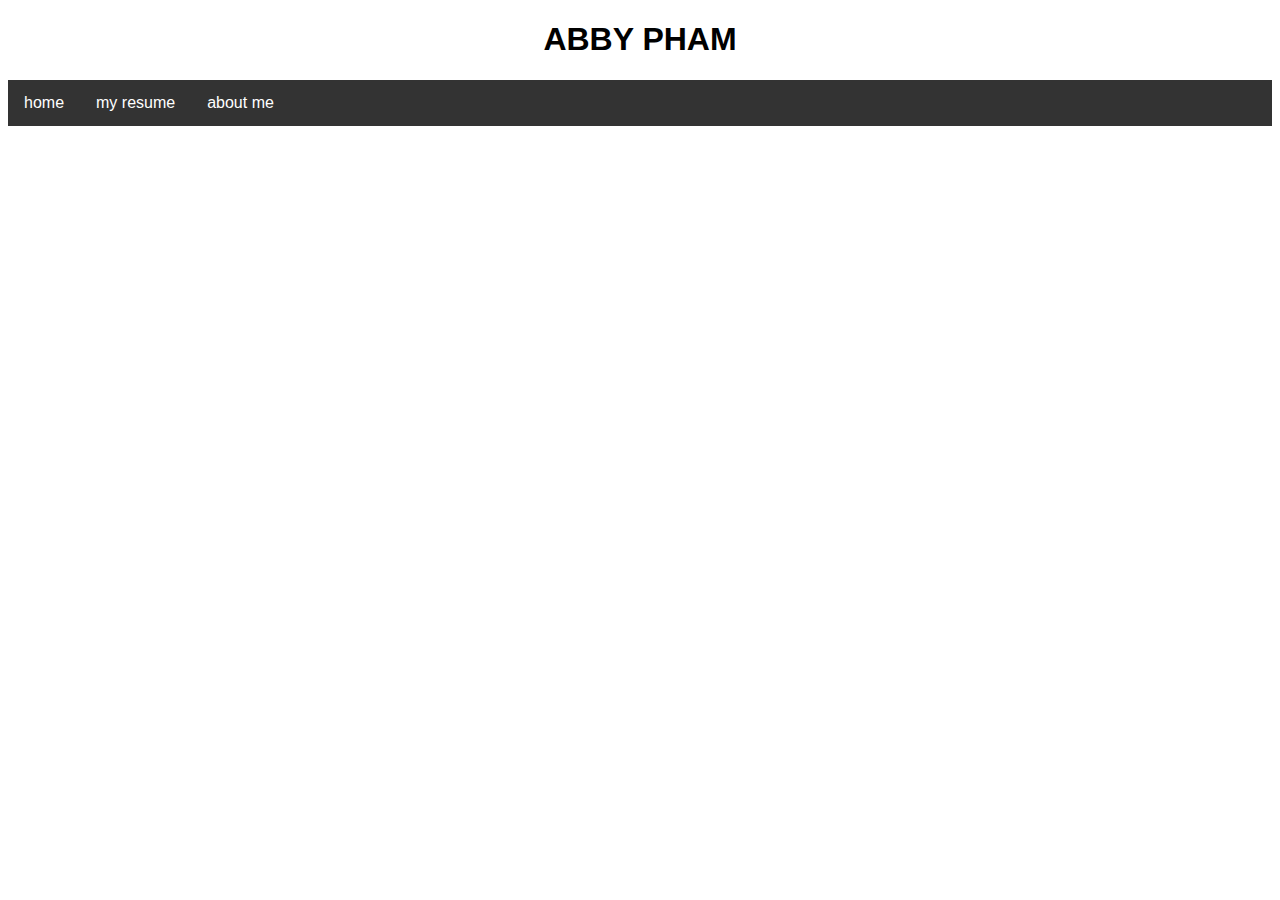
==== index.html @ 3c492178 "updated file names and fixed home" ====
<!DOCTYPE html>
<html>
<head>
	<title>Abby Pham</title>

	<link rel="stylesheet" type="text/css" href="style.css">
</head>
<body>

	<h1>ABBY PHAM</h1>

	<ul>
		<li><a href="index.html">home</a></li>
	  	<li><a href="resume.html">my resume</a></li>
	  	<li><a href="aboutme.html">about me</a></li>
	</ul>

</body>
</html>
---- style.css ----
h1 {
	text-align: center;
	text-shadow: 2px 2px #ffffff;
	font-family: Tahoma, Geneva, sans-serif;
}

ul {
    list-style-type: none;
    margin: 0;
    padding: 0;
    overflow: hidden;
    background-color: #333;
}

li {
    float: left;
}

li a {
    display: block;
    color: white;
    text-align: center;
    padding: 14px 16px;
    text-decoration: none;
    font-family: Tahoma, Geneva, sans-serif;
}

/* Change the link color to black on hover */
li a:hover {
    background-color: #111;
}

iframe {
	margin: 0 auto;
	display: block;
}
/*.active {
    background-color: #4CAF50;
}*/
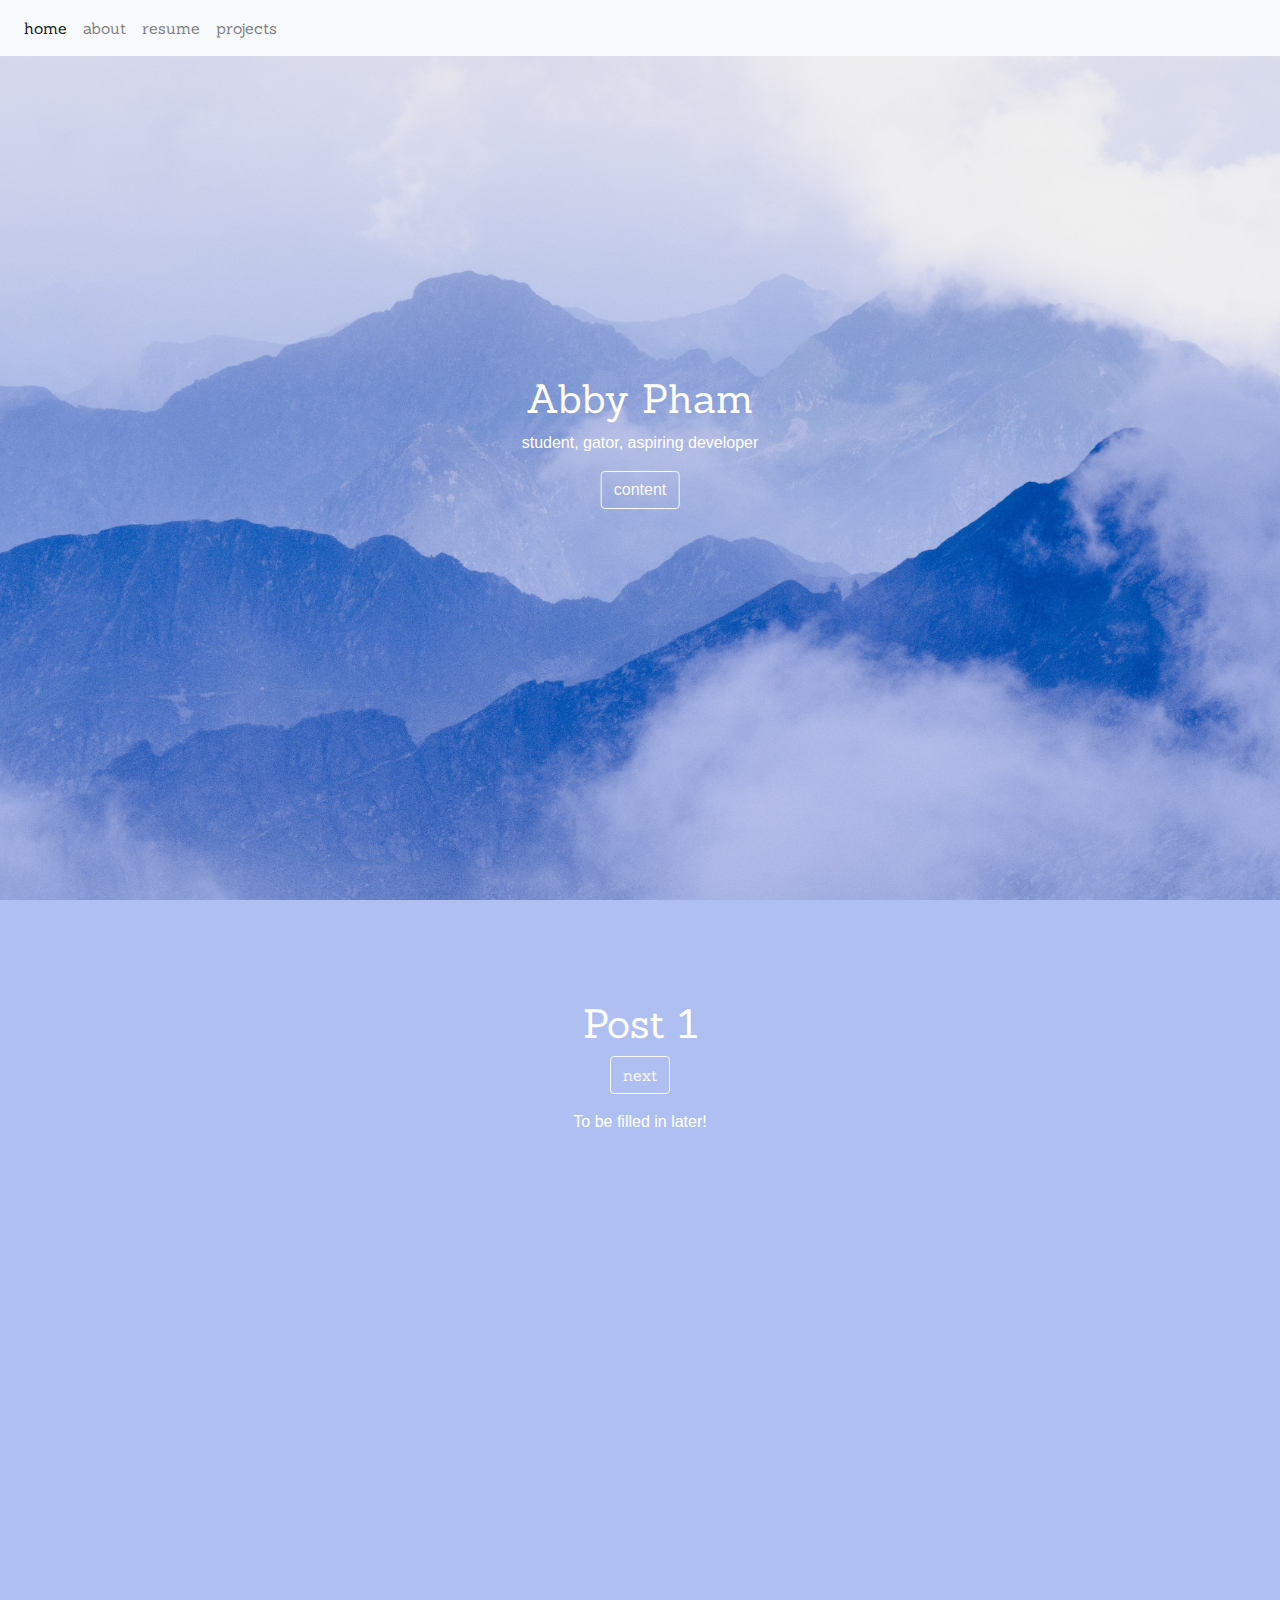
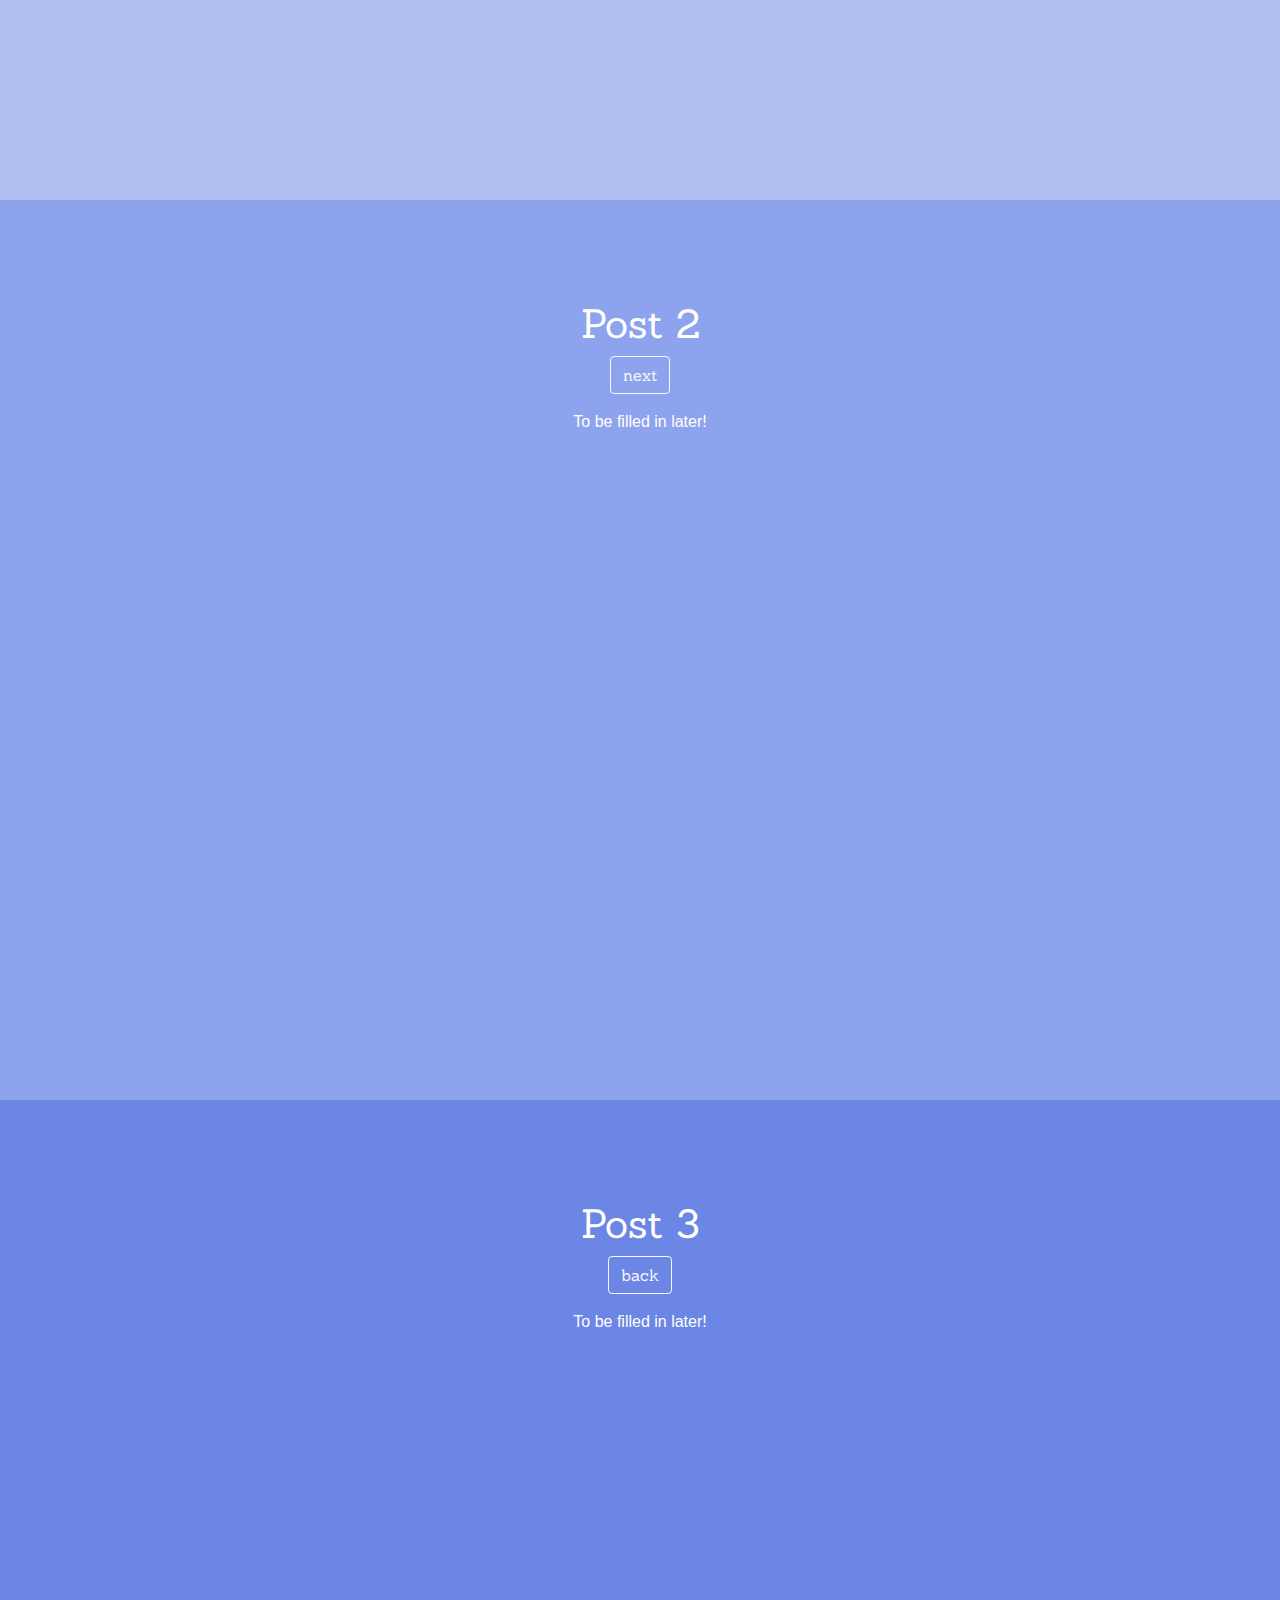
==== commit 165dea9d: "revamped website with new aesthetic" ====
--- a/index.html
+++ b/index.html
@@ -1,19 +1,98 @@
+<style>
+	.image {
+		background-image: url("img/mountains.jpg");
+	}
+	#first {
+		background-color: #b0bff2;
+	}
+	#second {
+		background-color: #8ea3ed;
+	}
+	#third {
+		background-color: #6b86e5;
+	}
+</style>
+
 <!DOCTYPE html>
-<html>
+<html lang = "en">
 <head>
+
 	<title>Abby Pham</title>
+	
+    <meta charset="UTF-8">
+    <meta http-equiv="X-UA-Compatible" content="IE=edge,chrome=1">
+    <meta name="viewport" content="width=device-width, initial-scale=1.0">
 
-	<link rel="stylesheet" type="text/css" href="style.css">
+    <link rel="stylesheet" href="https://maxcdn.bootstrapcdn.com/bootstrap/4.0.0-beta/css/bootstrap.min.css" crossorigin="anonymous">
+    <link href="https://fonts.googleapis.com/css?family=Sanchez" rel="stylesheet">
+    <link href="https://fonts.googleapis.com/css?family=Work+Sans" rel="stylesheet">
+
+    <script src="script.js" type="text/javascript"></script>
+    <link rel="stylesheet" href="style.css">
+
 </head>
 <body>
 
-	<h1>ABBY PHAM</h1>
+	<!-- nav bar code utilizing bootstrap -->
+  	<nav class="navbar fixed-top navbar-expand-lg navbar-light bg-light" id = "navbar-font">
+      	 <div class="collapse navbar-collapse" id="navbarNavDropdown">
+       	 <ul class="navbar-nav">
+         	<li class="nav-item active">
+           		 <a class="nav-link" href="./index.html">home<span class="sr-only">(current)</span></a>
+         	</li>
+         	<li class="nav-item">
+           		 <a class="nav-link" href="./about.html">about</a>
+         	</li>
+         	<li class="nav-item">
+           		 <a class="nav-link" href="./resume.html">resume</a>
+	        </li>
+	        <li class="nav-item">
+	             <a class="nav-link" href="./projects.html">projects</a>
+	        </li>
+       	 </ul>
+     	 </div>
+    </nav>
 
-	<ul>
-		<li><a href="index.html">home</a></li>
-	  	<li><a href="resume.html">my resume</a></li>
-	  	<li><a href="aboutme.html">about me</a></li>
-	</ul>
+    <!-- landing page code -->
+    <div class="image">
+       <div class="text">
+            <h1>Abby Pham</h1>
+            <p id="blurb">student, gator, aspiring developer</p>
+            <p>
+            	<button type="button" class="btn btn-outline-light" onclick="smoothScroll(document.getElementById('first'))">content</button>
+            </p>
+        </div>
+    </div>
+
+    <!-- blog style posts -->
+    <div id = "first" class = "post">
+        <h1>Post 1</h1>
+        <p>
+            	<button type="button" class="btn btn-outline-light" onclick="smoothScroll(document.getElementById('second'))">next</button>
+        </p>
+    	<p id = "paragraph-post">
+        To be filled in later!
+    	</p>
+    </div>
+
+    <div id = "second" class = "post">
+        <h1>Post 2</h1>
+        <p>
+            	<button type="button" class="btn btn-outline-light" onclick="smoothScroll(document.getElementById('third'))">next</button>
+        </p>
+    	<p id = "paragraph-post">
+        To be filled in later!
+    	</p>
+    </div>
+    
+    <div id = "third" class = "post">
+        <h1>Post 3</h1>
+        <p>
+            	<button type="button" class="btn btn-outline-light" onclick="smoothScroll(document.getElementById('navbarNavDropdown'))">back</button>
+        </p>
+    	<p id = "paragraph-post">
+        To be filled in later!
+    	</p>
+    </div>
 
 </body>
-</html>--- a/style.css
+++ b/style.css
@@ -1,39 +1,47 @@
-h1 {
-	text-align: center;
-	text-shadow: 2px 2px #ffffff;
-	font-family: Tahoma, Geneva, sans-serif;
+#navbar-font {
+	font-family: 'Sanchez', serif;
 }
 
-ul {
-    list-style-type: none;
-    margin: 0;
-    padding: 0;
-    overflow: hidden;
-    background-color: #333;
+.image {
+	height: 100%;
+	background-position: center;
+	background-repeat: no-repeat;
+	background-size: cover;
+	position: relative;
 }
 
-li {
-    float: left;
+.text {
+	text-align: center;
+	position: absolute;
+	top: 50%;
+	left: 50%;
+	transform: translate(-50%, -50%);
+	color: black;
+	font-family: 'Work-Sans', sans-serif;
 }
 
-li a {
-    display: block;
-    color: white;
-    text-align: center;
-    padding: 14px 16px;
-    text-decoration: none;
-    font-family: Tahoma, Geneva, sans-serif;
+.text h1 {
+		font-family: 'Sanchez', serif;
+		color: white;
 }
 
-/* Change the link color to black on hover */
-li a:hover {
-    background-color: #111;
+#blurb {
+	color: white;
+	font-family: 'Work-Sans', sans-serif;
 }
 
-iframe {
-	margin: 0 auto;
-	display: block;
+#paragraph-post {
+	text-align: center;
+	font-family: 'Work-Sans', sans-serif;
 }
-/*.active {
-    background-color: #4CAF50;
-}*/+
+.post {
+	width: 100%;
+	height: 100%;
+	padding-right: 100px;
+	padding-left: 100px;
+	text-align: center;
+	font-family: 'Sanchez', serif;
+	padding-top: 100px;
+	color: white;
+}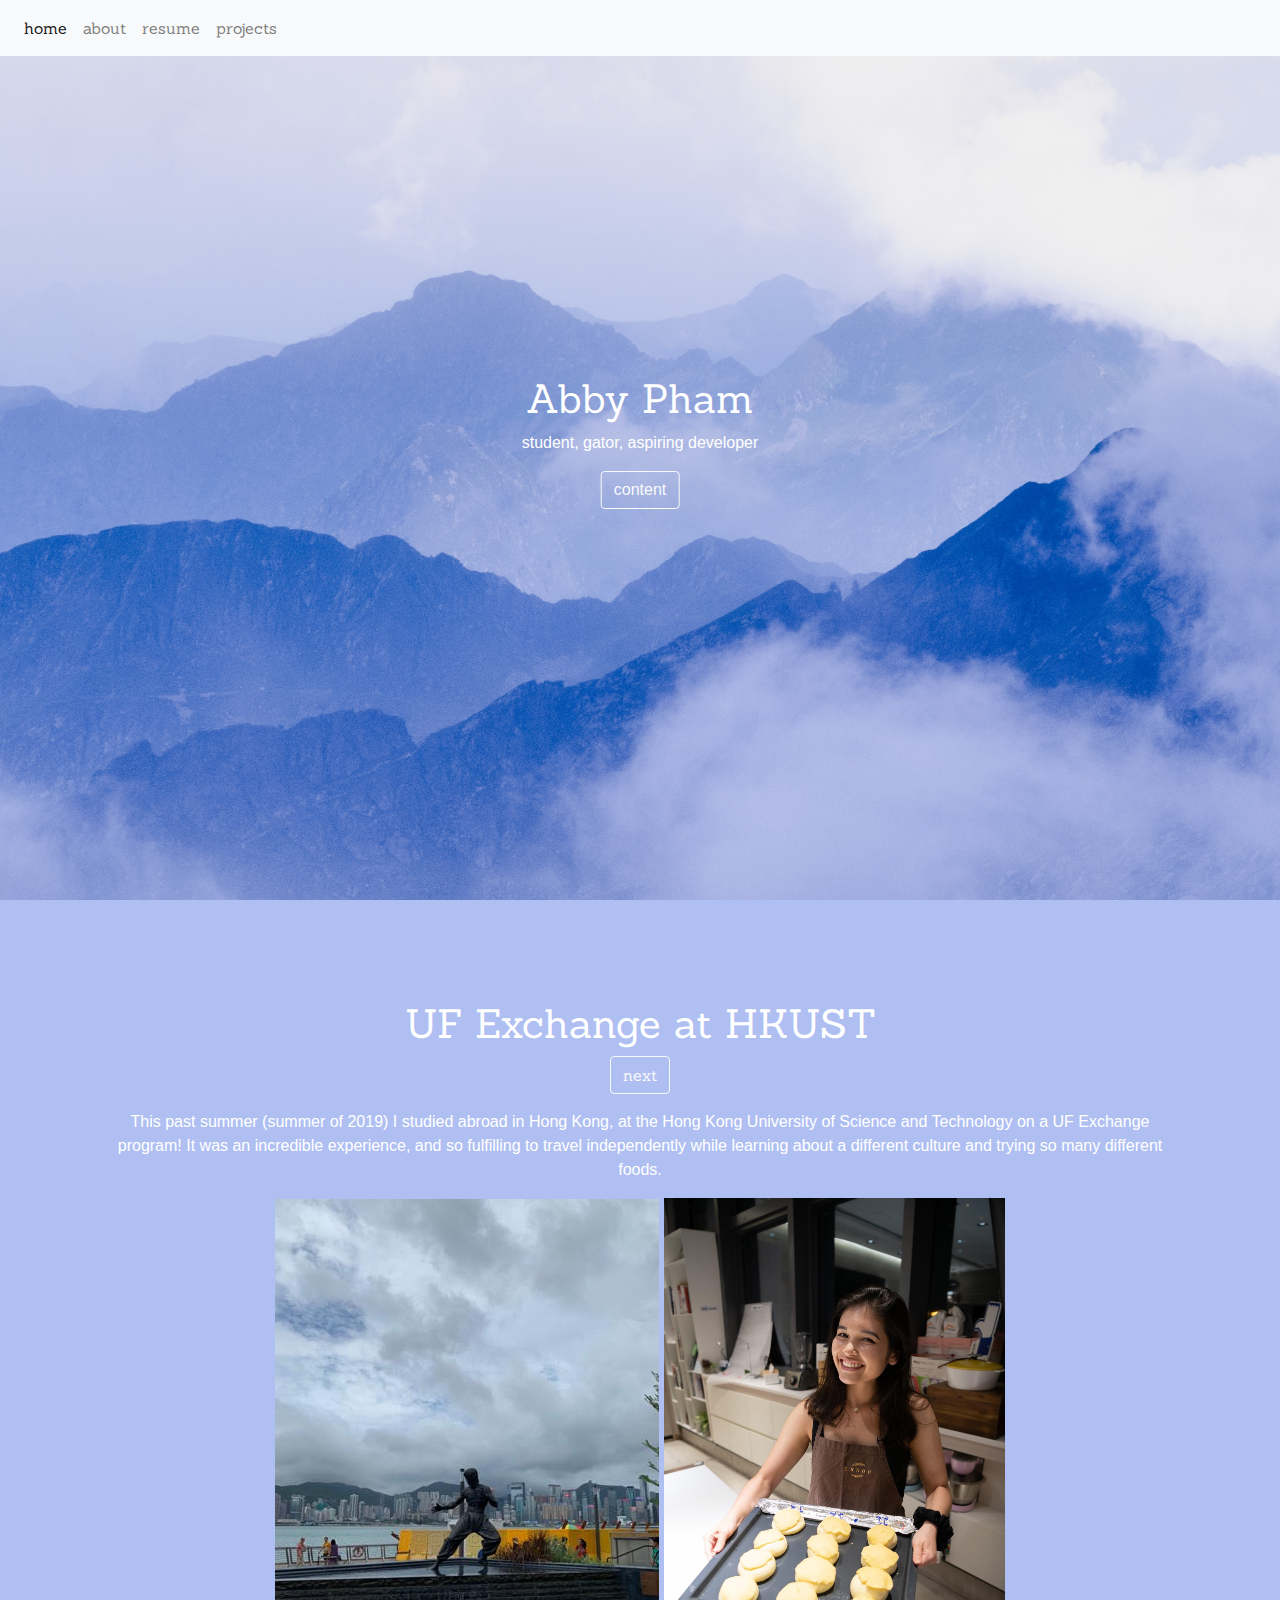
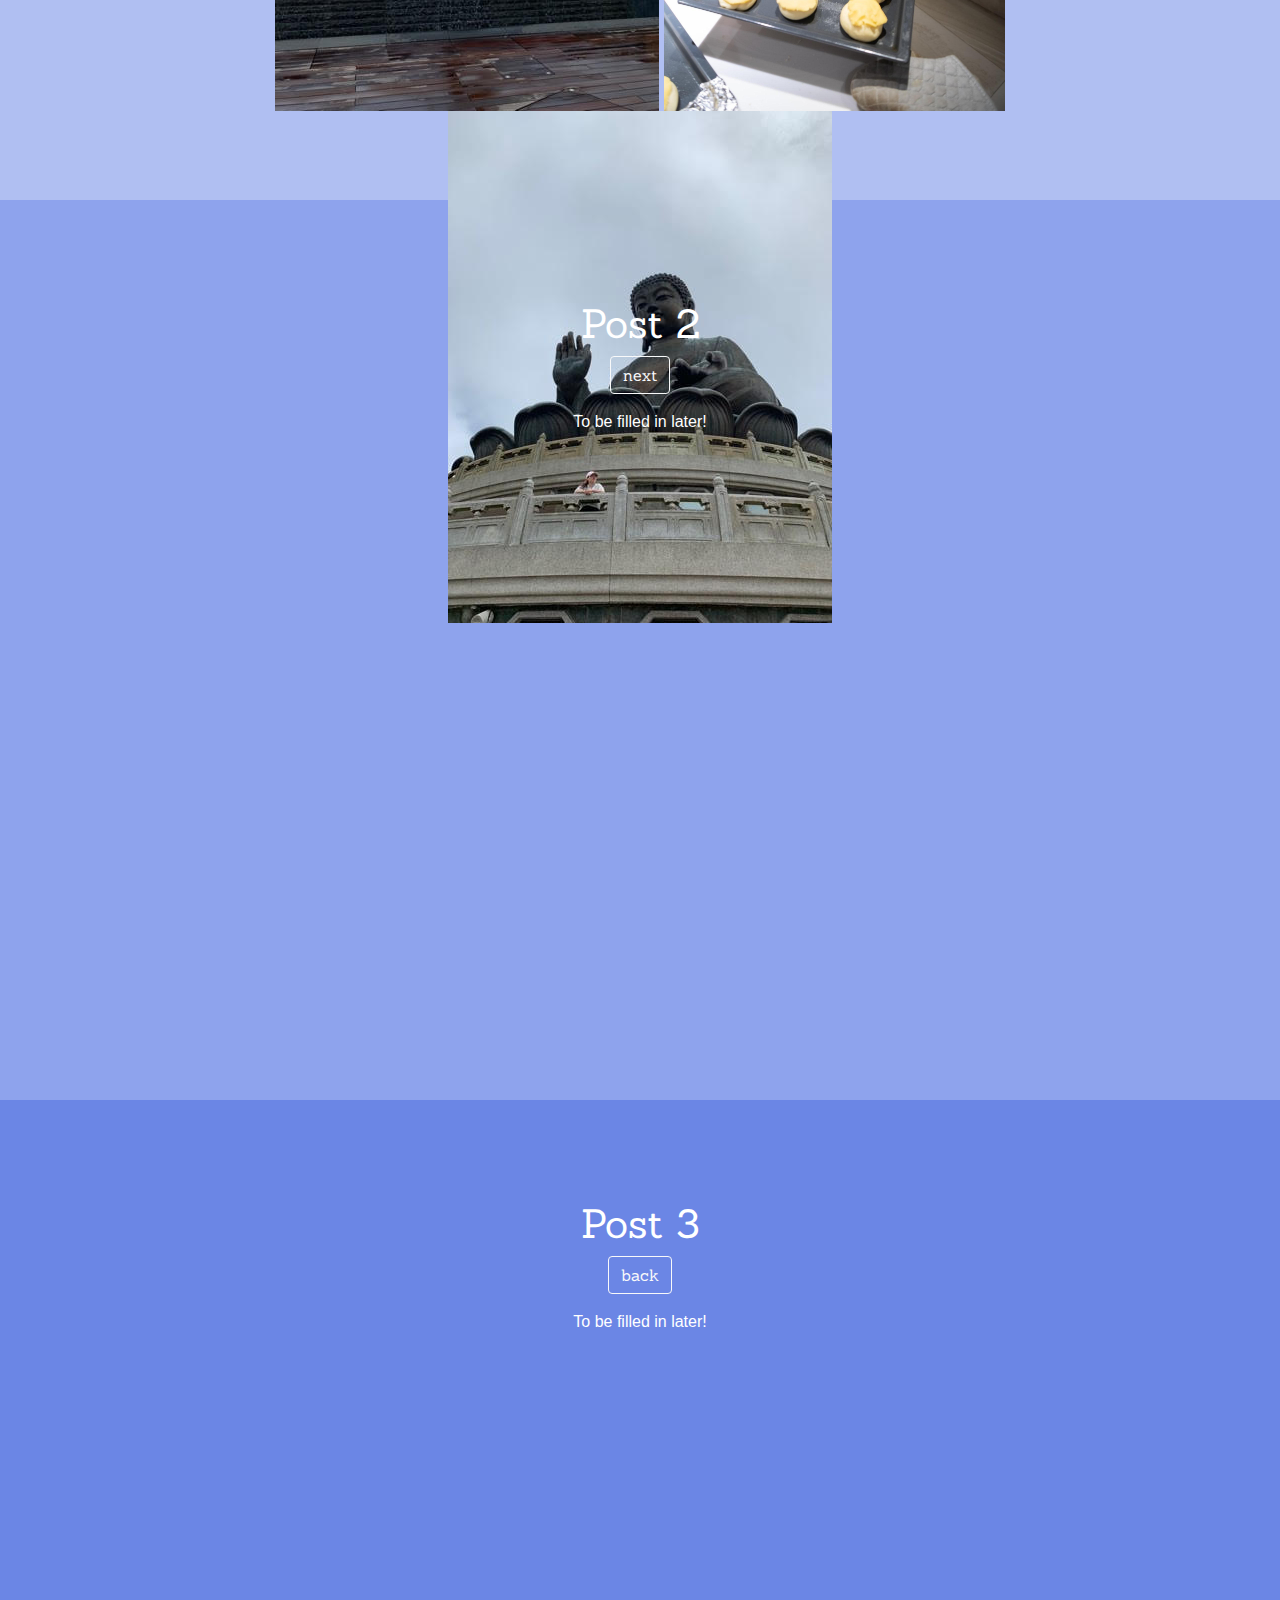
==== commit 7ed600b2: "added first post, polished about page and removed private projects" ====
--- a/index.html
+++ b/index.html
@@ -10,6 +10,10 @@
 	}
 	#third {
 		background-color: #6b86e5;
+	}
+	#middleImage {
+		height: 513px;
+		/* there was no other way to make the middle picture fit that I could find so far lol */
 	}
 </style>
 
@@ -66,19 +70,22 @@
 
     <!-- blog style posts -->
     <div id = "first" class = "post">
-        <h1>Post 1</h1>
+		<h1>UF Exchange at HKUST</h1>
         <p>
-            	<button type="button" class="btn btn-outline-light" onclick="smoothScroll(document.getElementById('second'))">next</button>
+            <button type="button" class="btn btn-outline-light" onclick="smoothScroll(document.getElementById('second'))">next</button>
         </p>
     	<p id = "paragraph-post">
-        To be filled in later!
-    	</p>
+		This past summer (summer of 2019) I studied abroad in Hong Kong, at the Hong Kong University of Science and Technology on a UF Exchange program! It was an incredible experience, and so fulfilling to travel independently while learning about a different culture and trying so many different foods.
+		</p>
+		<img src="img/brucelee.jpg" class="img-fluid" alt="brucelee">
+		<img id="middleImage" src="img/pinebuns.jpg" class="img-fluid" alt="pineapple bun making">
+		<img src="img/buddha.jpg" class="img-fluid" alt="big buddha">
     </div>
 
     <div id = "second" class = "post">
         <h1>Post 2</h1>
         <p>
-            	<button type="button" class="btn btn-outline-light" onclick="smoothScroll(document.getElementById('third'))">next</button>
+            <button type="button" class="btn btn-outline-light" onclick="smoothScroll(document.getElementById('third'))">next</button>
         </p>
     	<p id = "paragraph-post">
         To be filled in later!
--- a/style.css
+++ b/style.css
@@ -35,6 +35,12 @@
 	font-family: 'Work-Sans', sans-serif;
 }
 
+#contactInfo {
+	text-align: left;
+	font-family: 'Work-Sans', sans-serif;
+	font-weight: bold;
+}
+
 .post {
 	width: 100%;
 	height: 100%;
@@ -44,4 +50,10 @@
 	font-family: 'Sanchez', serif;
 	padding-top: 100px;
 	color: white;
+}
+
+.card {
+	margin-left: 50px;
+	margin-top: 75px;
+	padding-bottom: 15px;
 }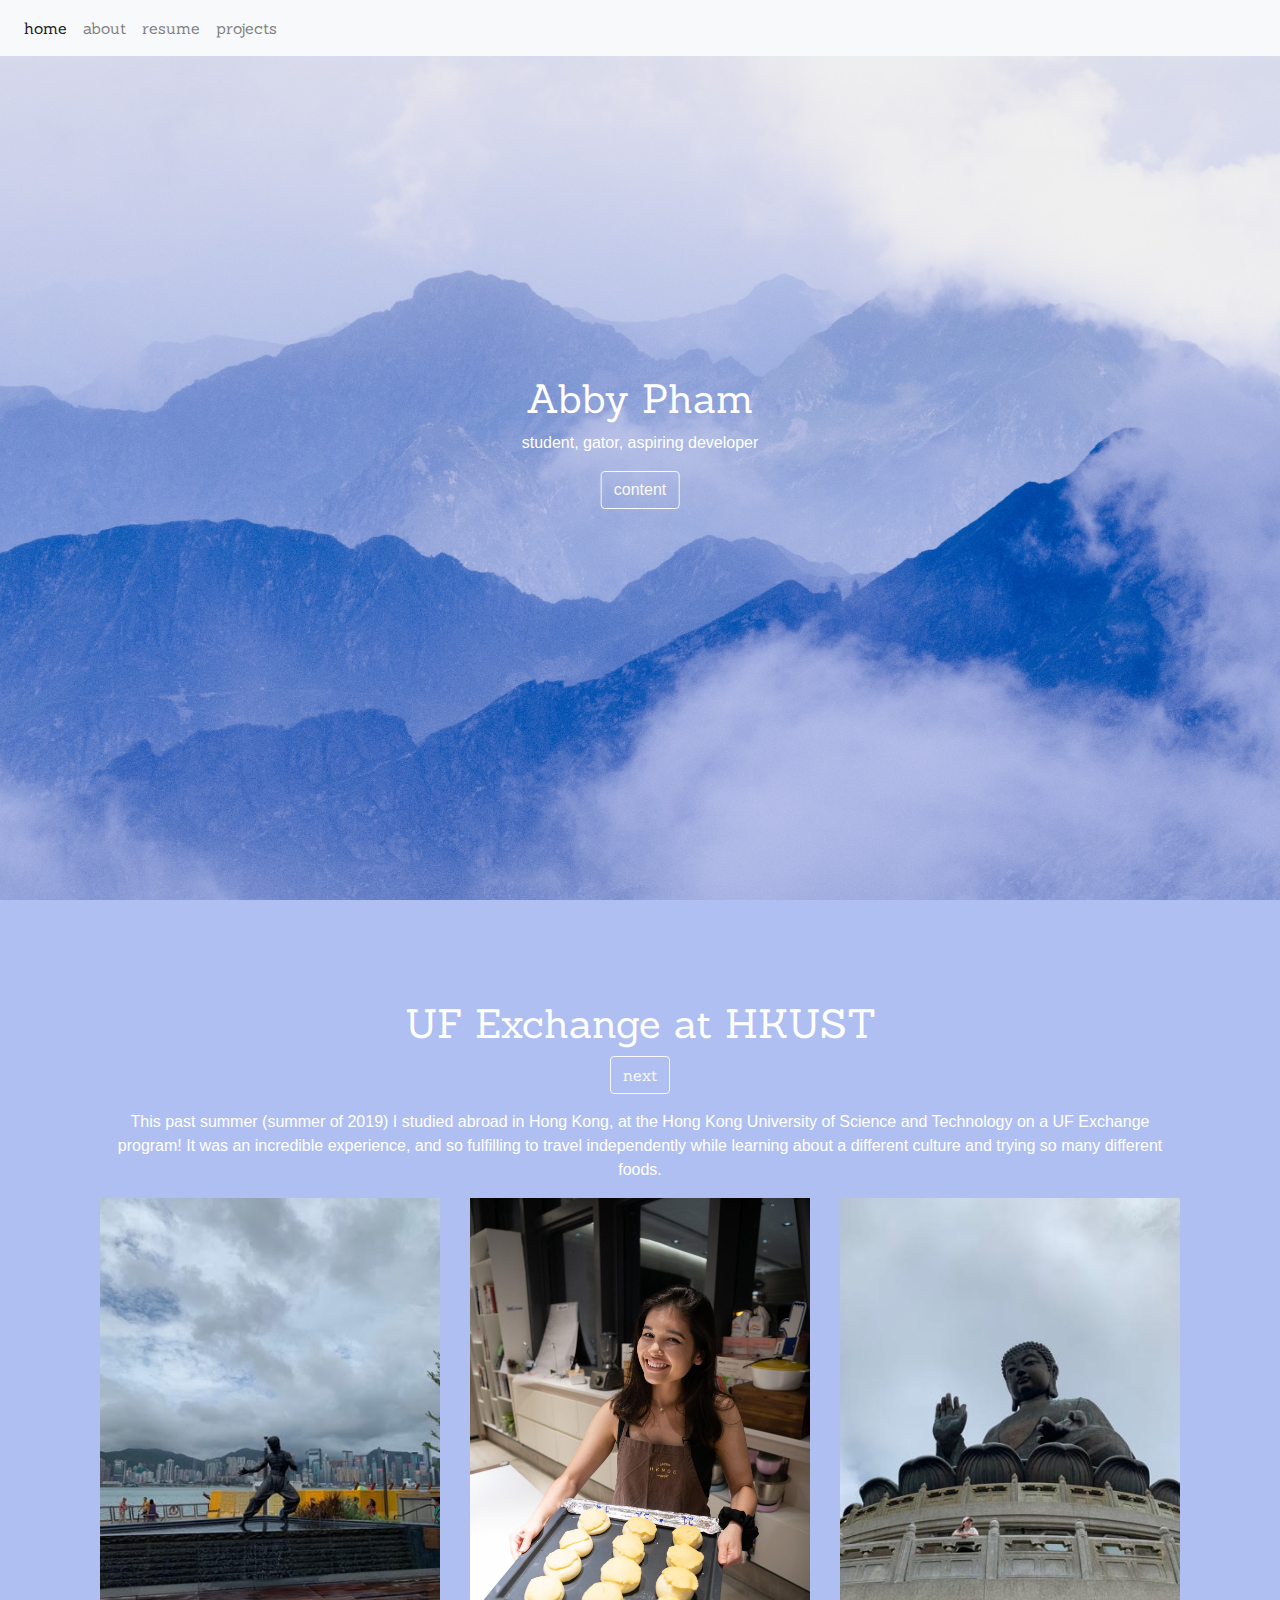
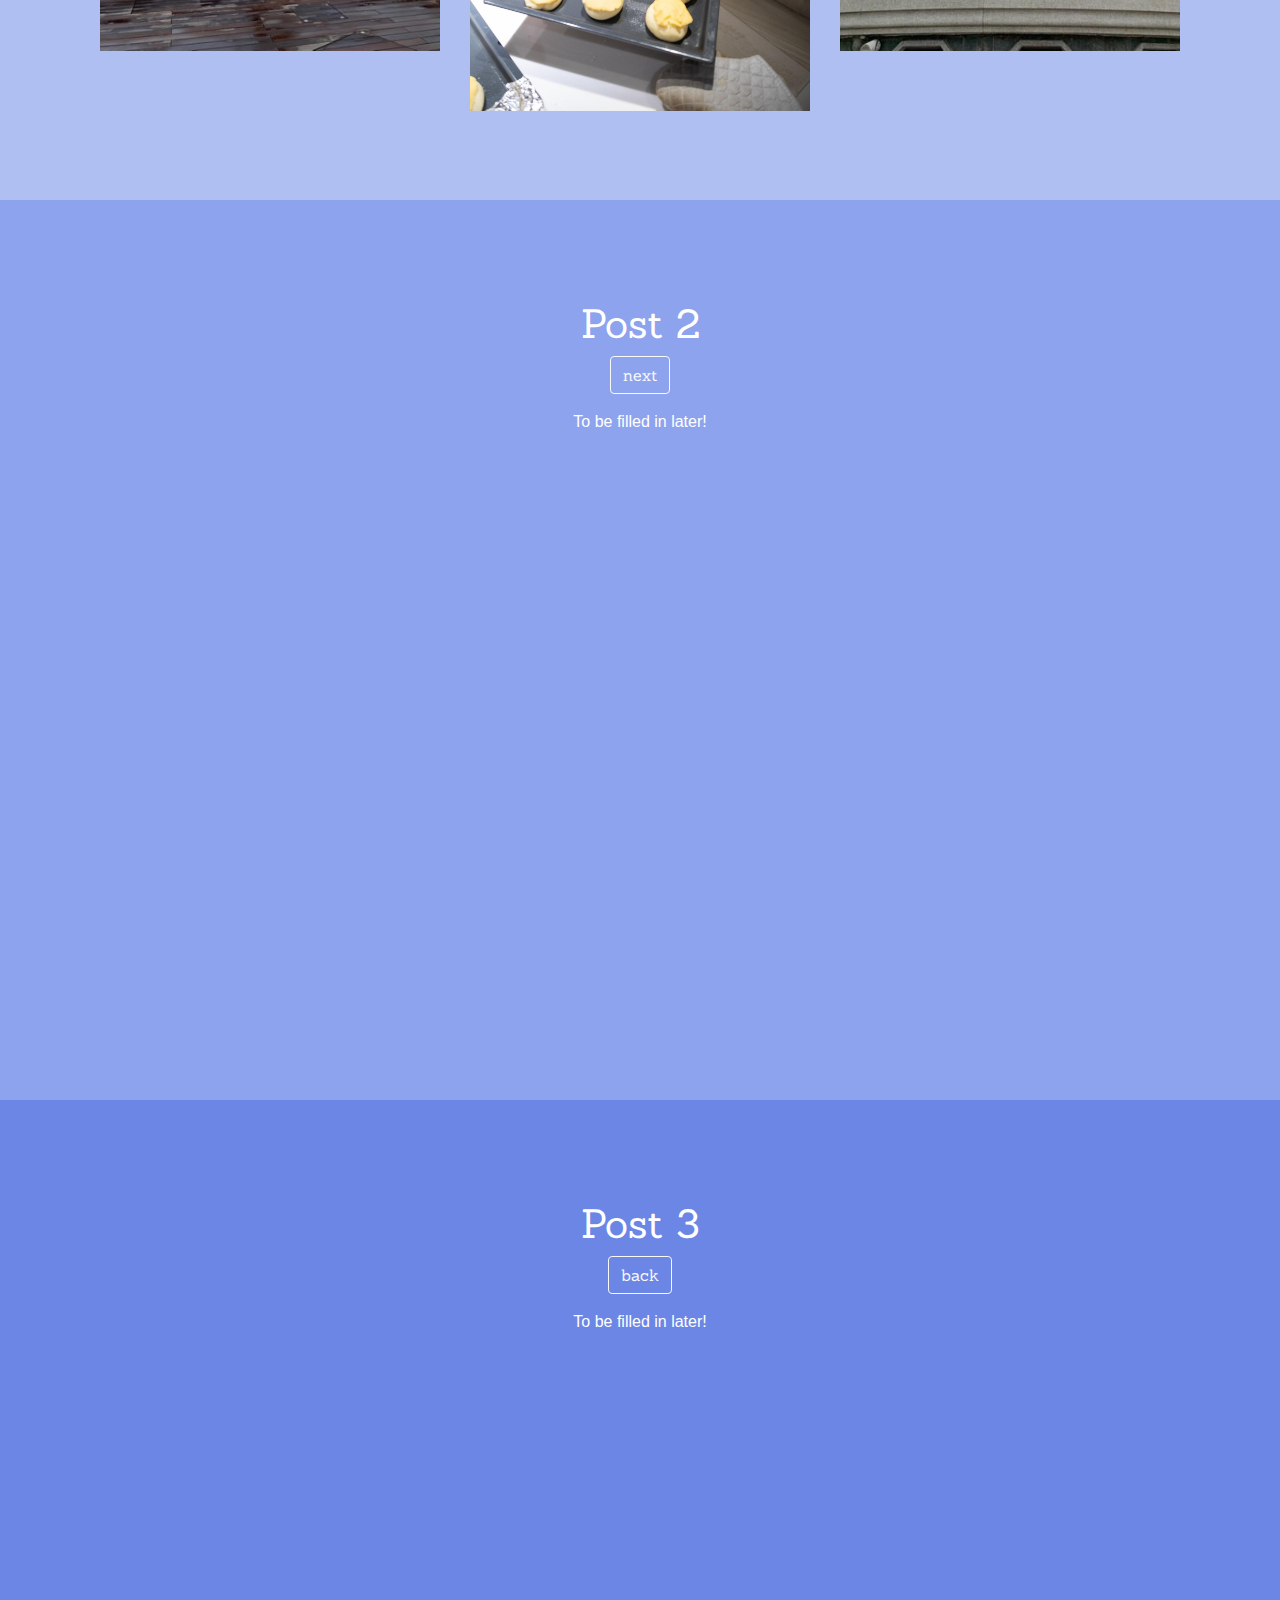
==== commit 78ac71f4: "added responsive web design to posts using bootstrap" ====
--- a/index.html
+++ b/index.html
@@ -68,7 +68,7 @@
         </div>
     </div>
 
-    <!-- blog style posts -->
+	<!-- blog style posts -->
     <div id = "first" class = "post">
 		<h1>UF Exchange at HKUST</h1>
         <p>
@@ -77,9 +77,17 @@
     	<p id = "paragraph-post">
 		This past summer (summer of 2019) I studied abroad in Hong Kong, at the Hong Kong University of Science and Technology on a UF Exchange program! It was an incredible experience, and so fulfilling to travel independently while learning about a different culture and trying so many different foods.
 		</p>
-		<img src="img/brucelee.jpg" class="img-fluid" alt="brucelee">
-		<img id="middleImage" src="img/pinebuns.jpg" class="img-fluid" alt="pineapple bun making">
-		<img src="img/buddha.jpg" class="img-fluid" alt="big buddha">
+		<div class="row">
+			<div class="col-sm-4">
+				<img src="img/brucelee.jpg" class="img-fluid" alt="brucelee">
+			</div>
+			<div class="col-sm-4">
+				<img id="middleImage" src="img/pinebuns.jpg" class="img-fluid" alt="pineapple bun making">
+			</div>
+			<div class="col-sm-4">
+					<img src="img/buddha.jpg" class="img-fluid" alt="big buddha">
+			</div>
+		</div>
     </div>
 
     <div id = "second" class = "post">
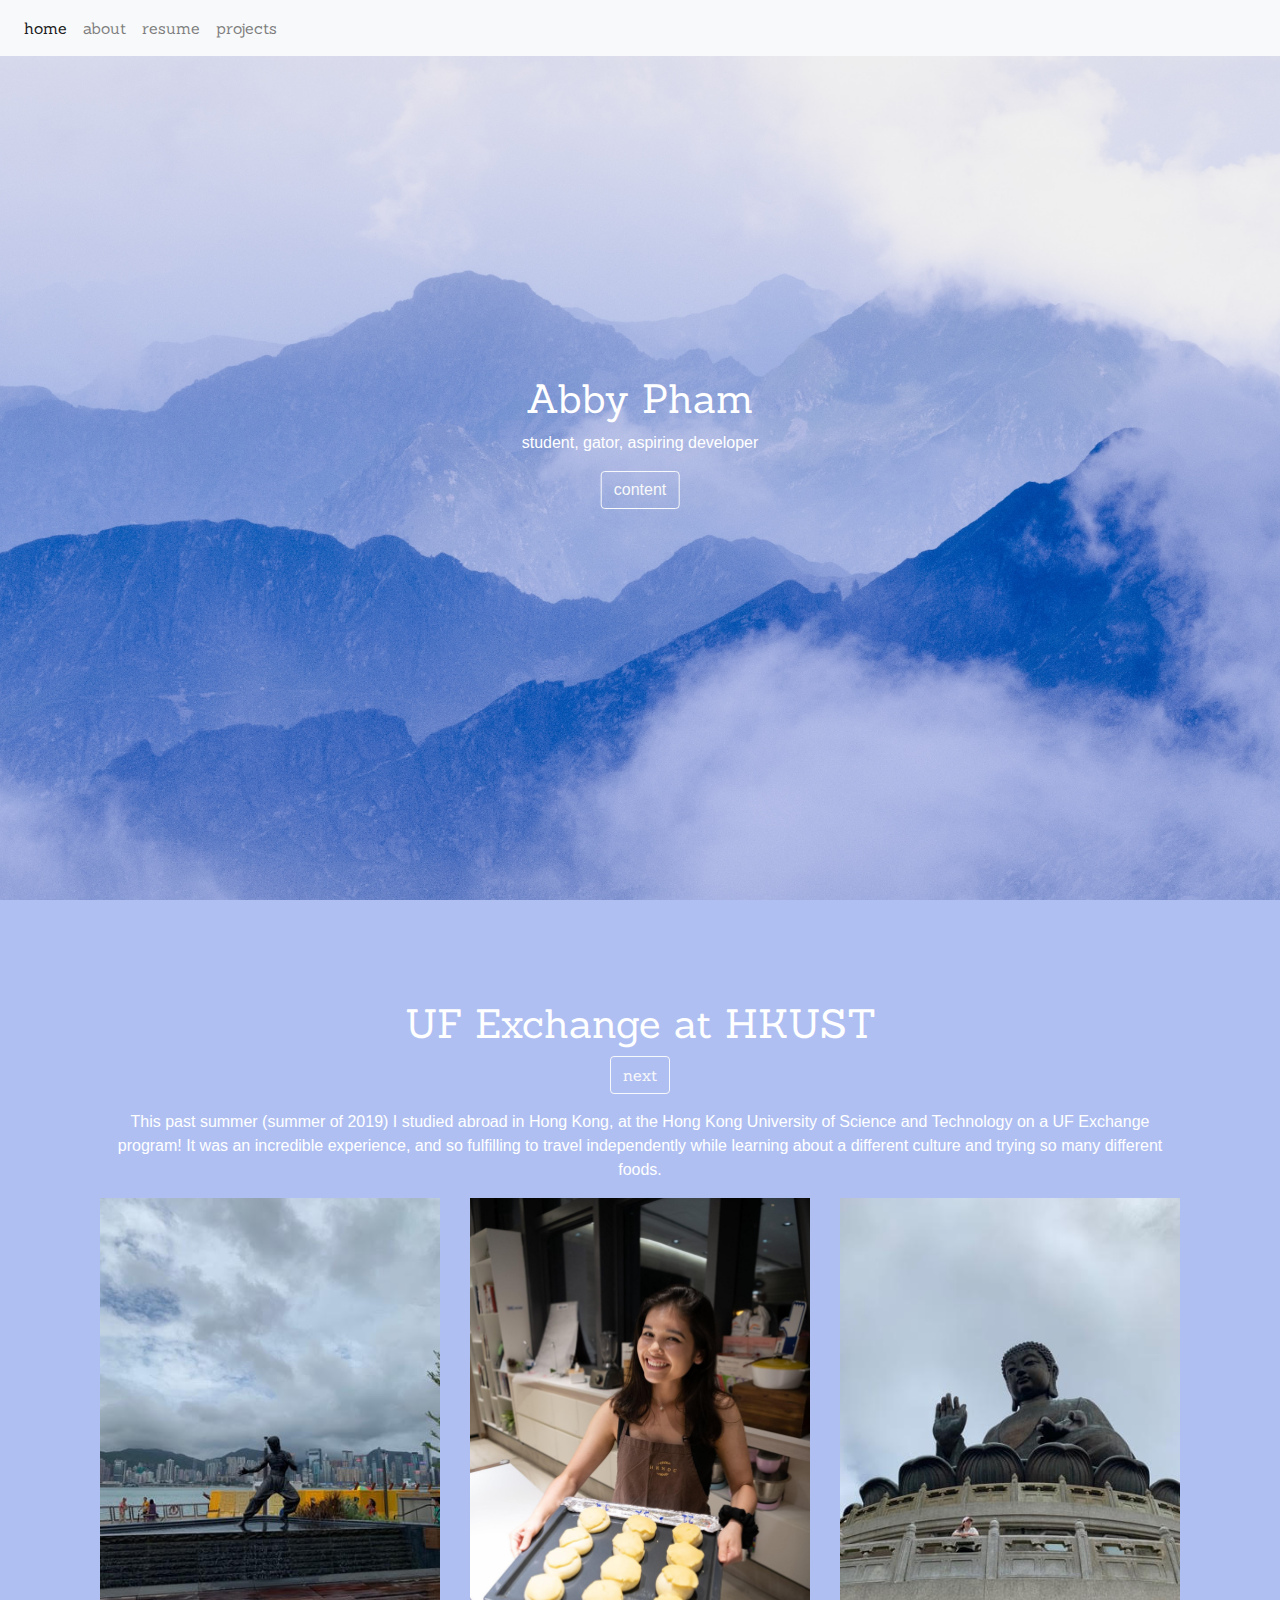
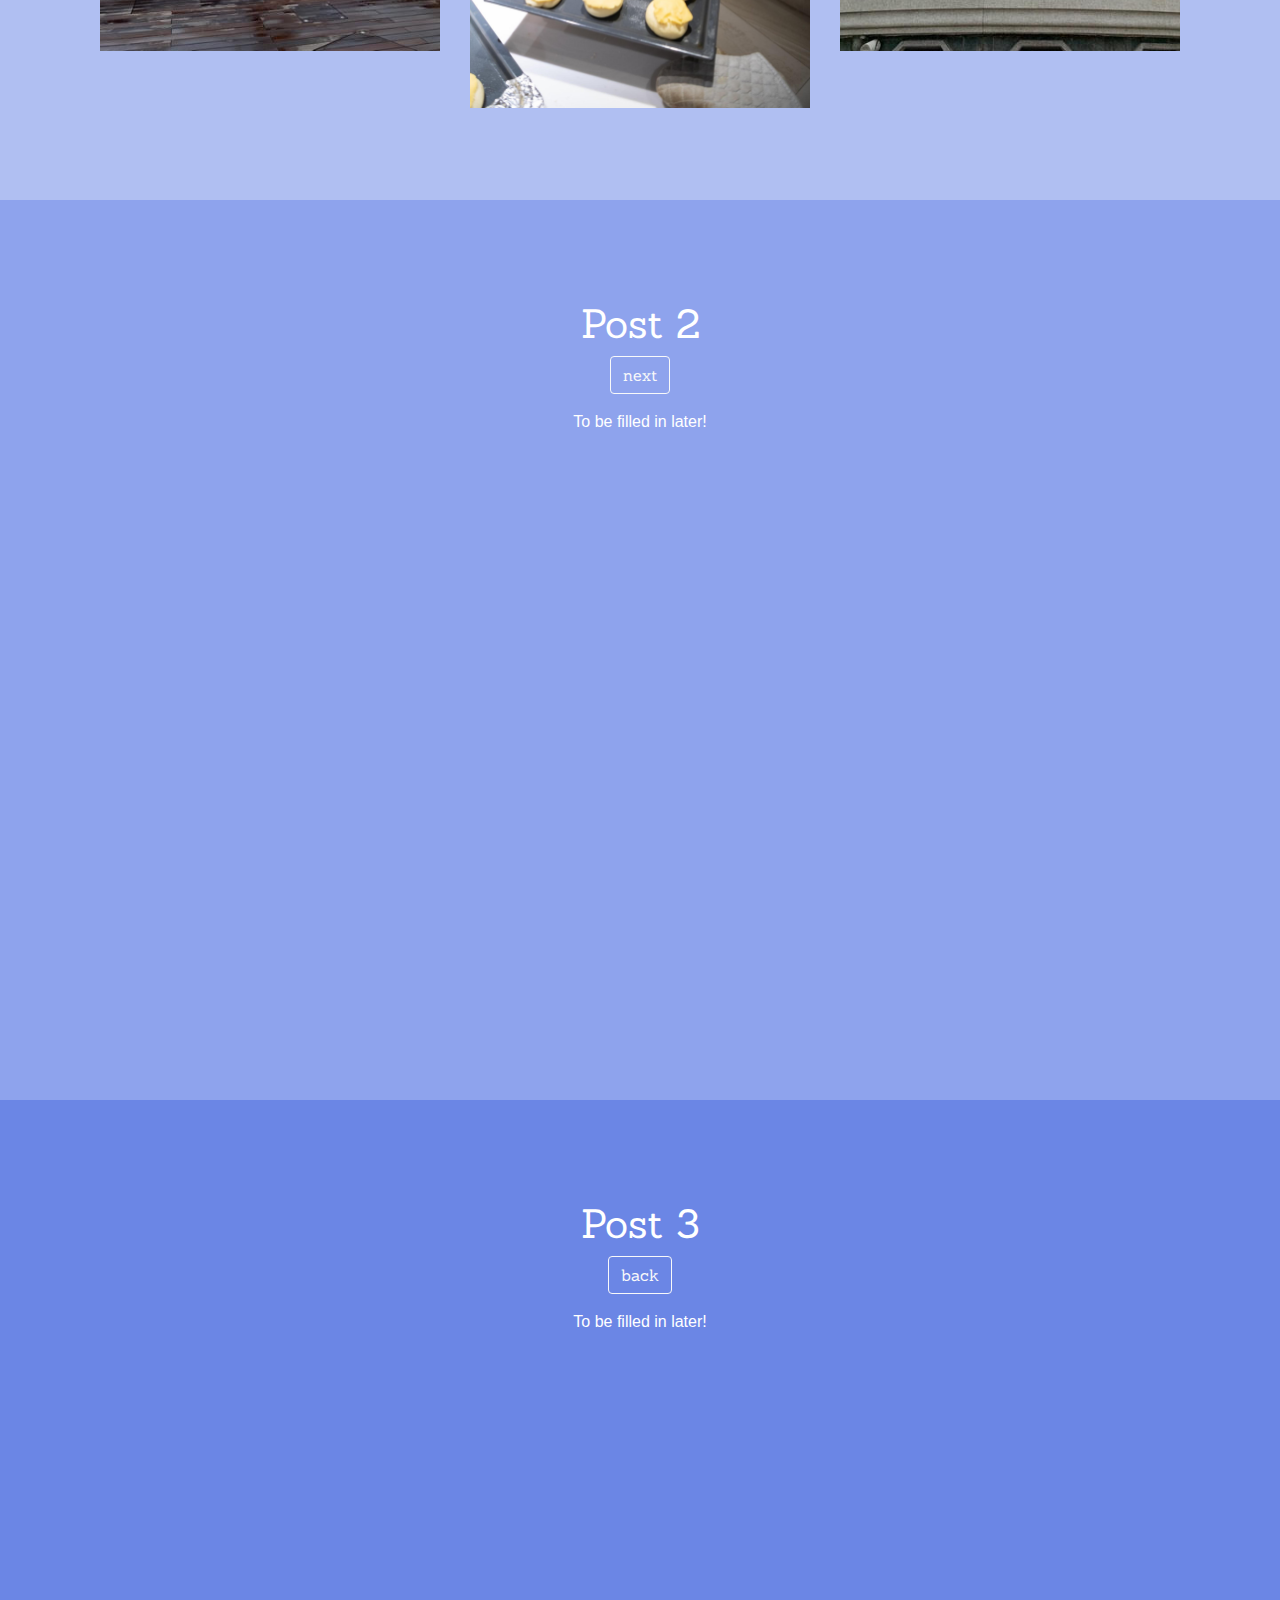
==== commit a326bfe8: "fixed overflowing images on first post!" ====
--- a/index.html
+++ b/index.html
@@ -4,6 +4,7 @@
 	}
 	#first {
 		background-color: #b0bff2;
+		overflow: hidden;
 	}
 	#second {
 		background-color: #8ea3ed;
@@ -11,9 +12,9 @@
 	#third {
 		background-color: #6b86e5;
 	}
-	#middleImage {
-		height: 513px;
-		/* there was no other way to make the middle picture fit that I could find so far lol */
+	img {
+		height: auto;
+		max-width: 100%;
 	}
 </style>
 
@@ -79,13 +80,13 @@
 		</p>
 		<div class="row">
 			<div class="col-sm-4">
-				<img src="img/brucelee.jpg" class="img-fluid" alt="brucelee">
+				<img src="img/brucelee.jpg" class="img-responsive" alt="brucelee">
 			</div>
 			<div class="col-sm-4">
-				<img id="middleImage" src="img/pinebuns.jpg" class="img-fluid" alt="pineapple bun making">
+				<img id="middleImage" src="img/pinebuns.jpg" class="img-responsive" alt="pineapple bun making">
 			</div>
 			<div class="col-sm-4">
-					<img src="img/buddha.jpg" class="img-fluid" alt="big buddha">
+				<img src="img/buddha.jpg" class="img-responsive" alt="big buddha">
 			</div>
 		</div>
     </div>
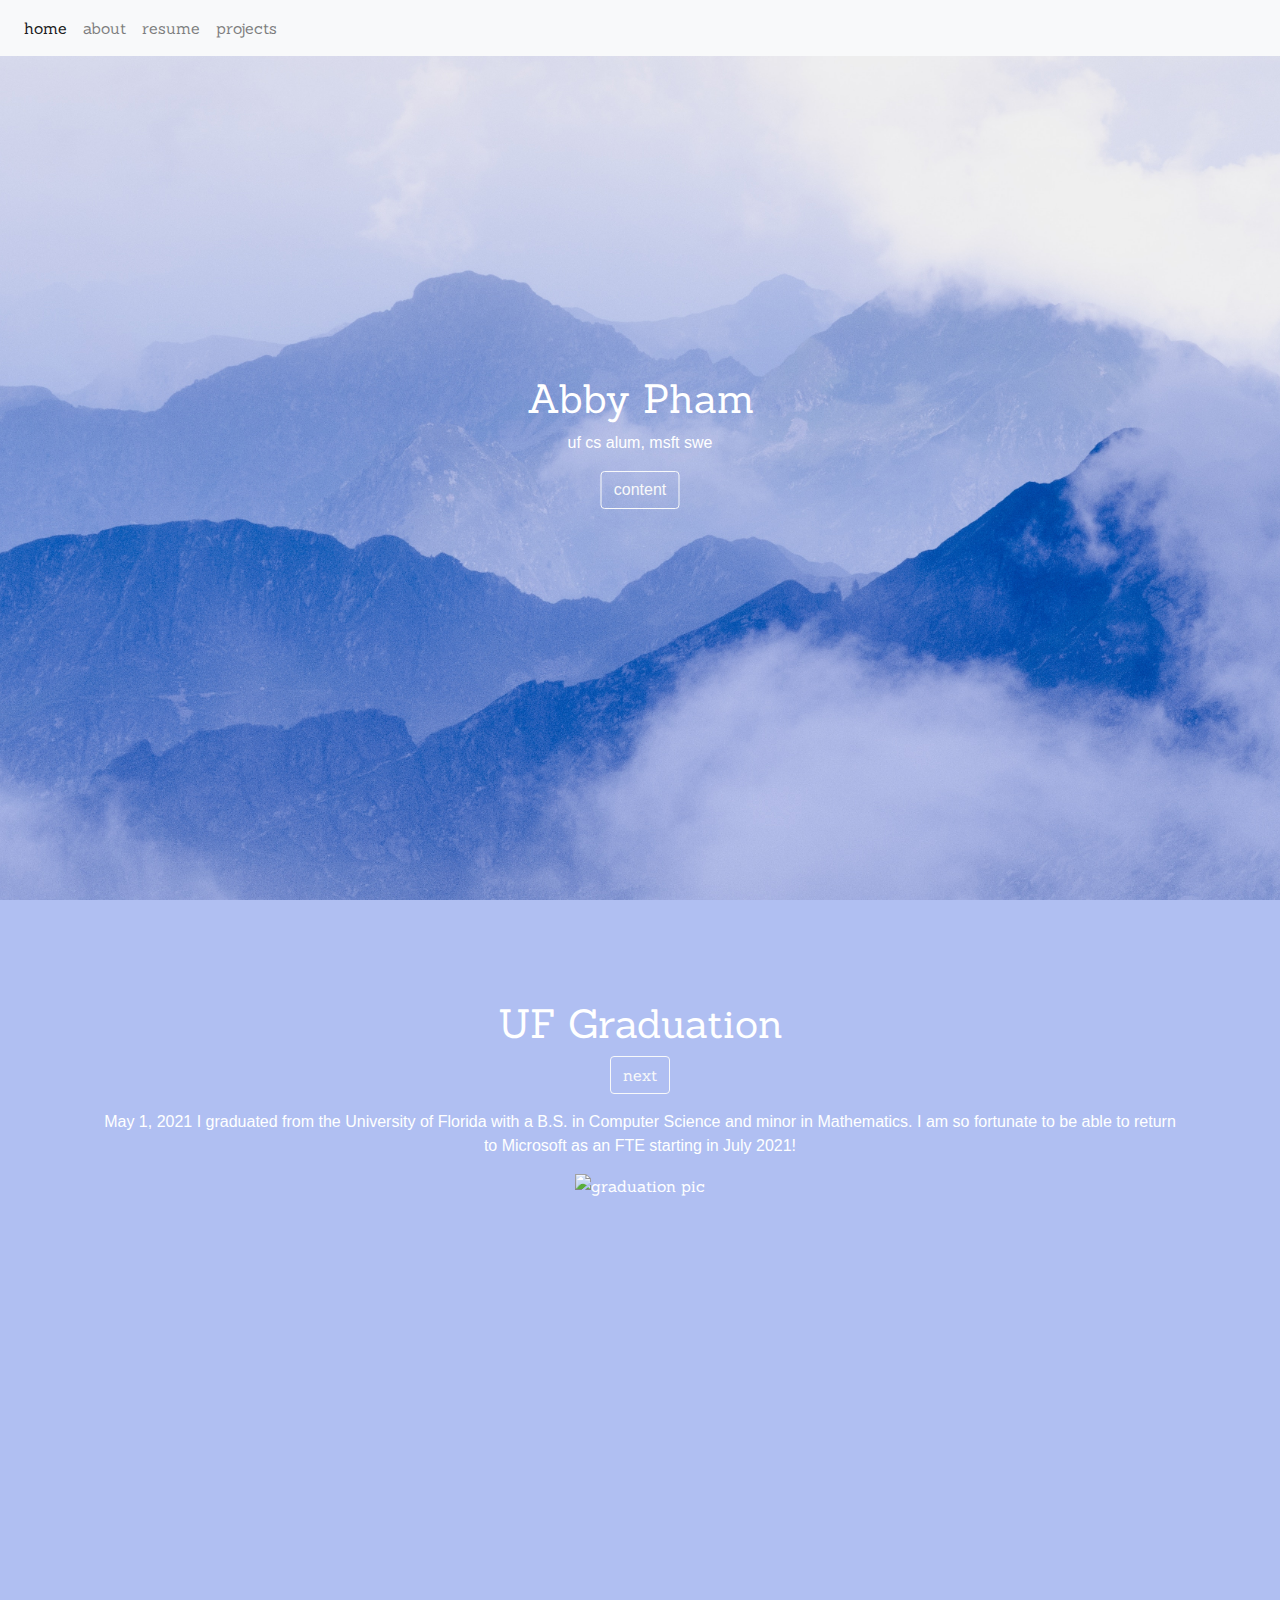
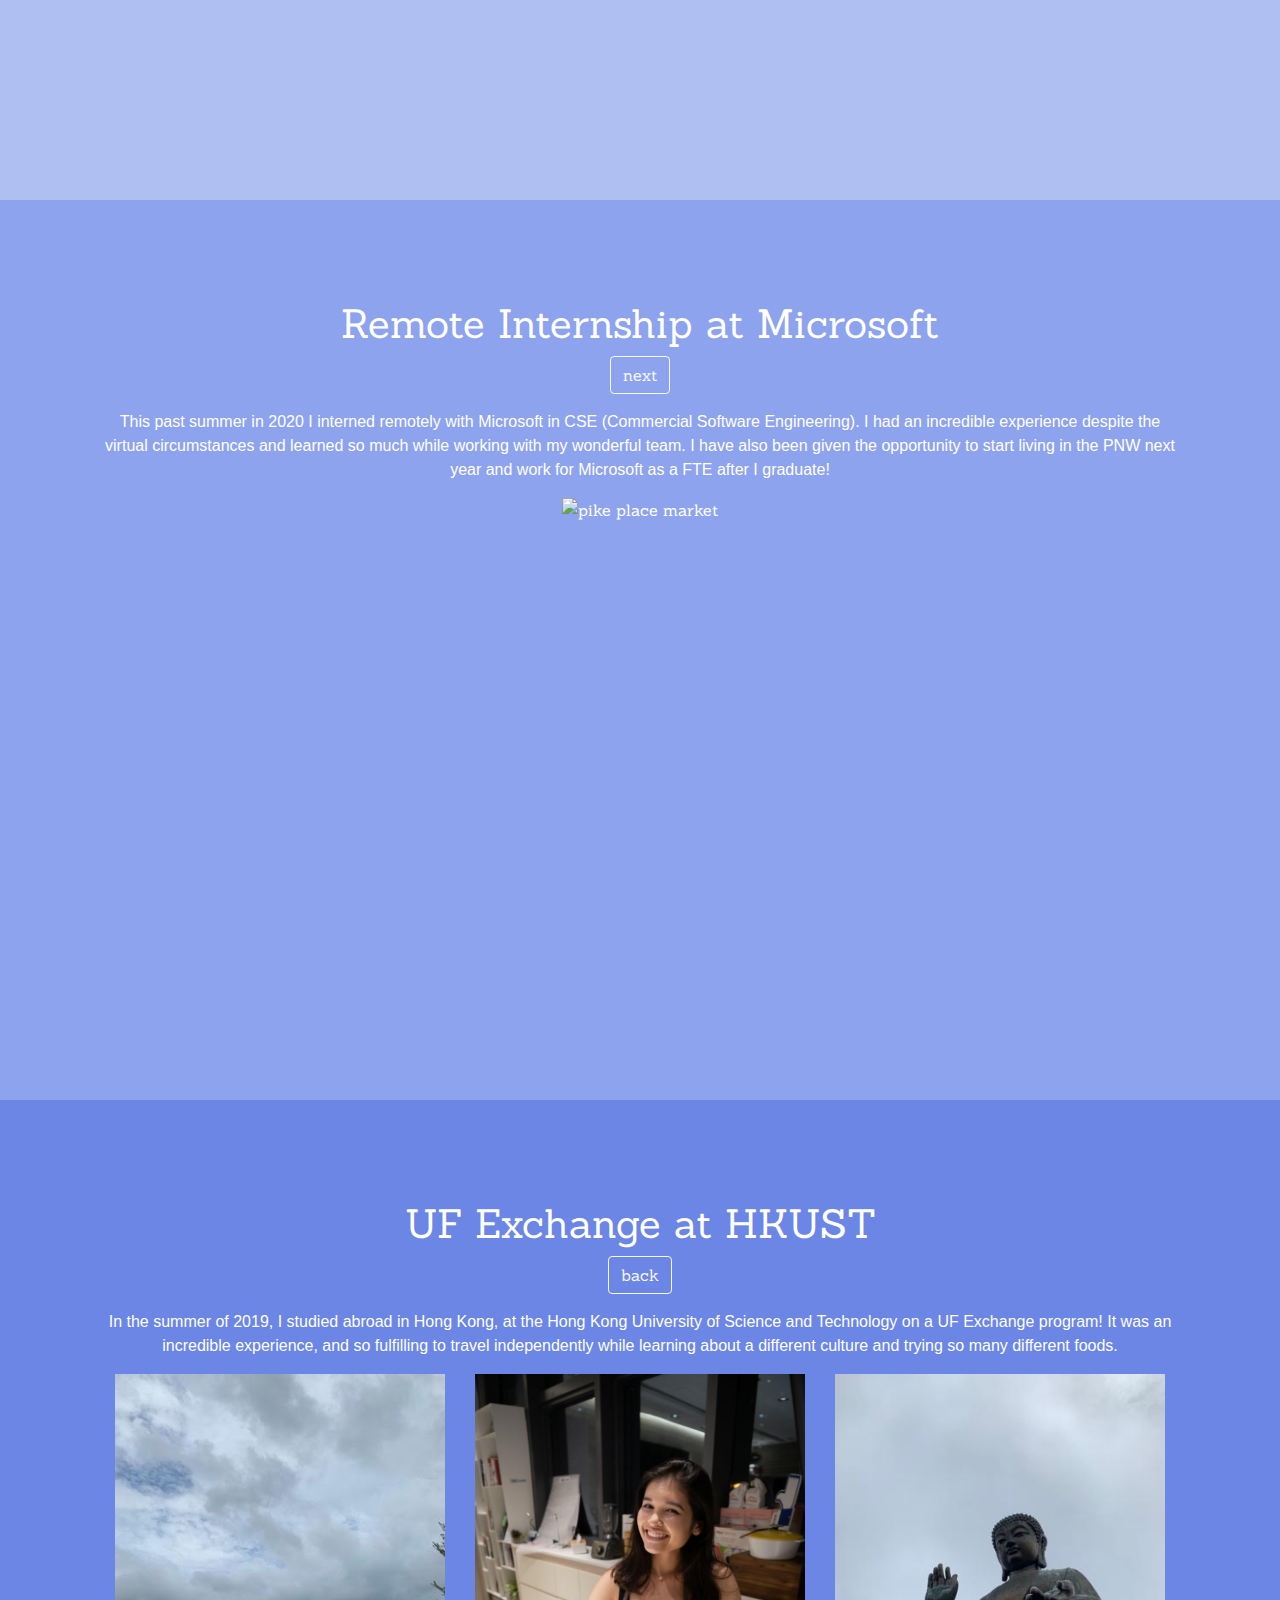
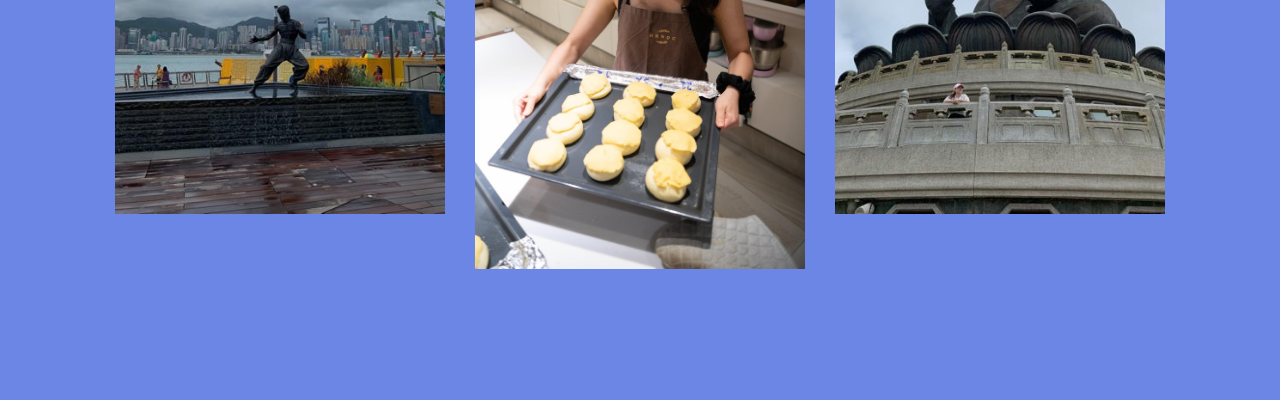
==== commit 39aa90b3: "trying to fix picture lol" ====
--- a/index.html
+++ b/index.html
@@ -8,6 +8,7 @@
 	}
 	#second {
 		background-color: #8ea3ed;
+		overflow: hidden;
 	}
 	#third {
 		background-color: #6b86e5;
@@ -62,7 +63,7 @@
     <div class="image">
        <div class="text">
             <h1>Abby Pham</h1>
-            <p id="blurb">student, gator, aspiring developer</p>
+            <p id="blurb">uf cs alum, msft swe</p>
             <p>
             	<button type="button" class="btn btn-outline-light" onclick="smoothScroll(document.getElementById('first'))">content</button>
             </p>
@@ -70,45 +71,68 @@
     </div>
 
 	<!-- blog style posts -->
+
+	<!-- first post -->
     <div id = "first" class = "post">
-		<h1>UF Exchange at HKUST</h1>
+        <h1>UF Graduation</h1>
         <p>
             <button type="button" class="btn btn-outline-light" onclick="smoothScroll(document.getElementById('second'))">next</button>
         </p>
-    	<p id = "paragraph-post">
-		This past summer (summer of 2019) I studied abroad in Hong Kong, at the Hong Kong University of Science and Technology on a UF Exchange program! It was an incredible experience, and so fulfilling to travel independently while learning about a different culture and trying so many different foods.
+		<p id = "paragraph-post">
+			May 1, 2021 I graduated from the University of Florida with a B.S. in Computer Science and minor in Mathematics.
+			I am so fortunate to be able to return to Microsoft as an FTE starting in July 2021!
 		</p>
-		<div class="row">
-			<div class="col-sm-4">
-				<img src="img/brucelee.jpg" class="img-responsive" alt="brucelee">
+		<div class="container">
+			<div class="row">
+				<div class="col-sm">
+					<img src="img/graduation.jpg" class="img-fluid" alt="graduation pic">
+				</div>
 			</div>
-			<div class="col-sm-4">
-				<img id="middleImage" src="img/pinebuns.jpg" class="img-responsive" alt="pineapple bun making">
+		</div>
+
+    </div>
+
+	<!-- second post -->
+    <div id = "second" class = "post">
+		<h1>Remote Internship at Microsoft</h1>
+        <p>
+            <button type="button" class="btn btn-outline-light" onclick="smoothScroll(document.getElementById('third'))">next</button>
+        </p>
+		<p id = "paragraph-post">
+			This past summer in 2020 I interned remotely with Microsoft in CSE (Commercial Software Engineering). I had an incredible experience despite the virtual circumstances and learned so much while working with my wonderful team.
+			I have also been given the opportunity to start living in the PNW next year and work for Microsoft as a FTE after I graduate!
+		</p>
+		<div class="container">
+			<div class="row">
+				<div class="col-sm">
+					<img src="img/pike.jpg" class="img-fluid" alt="pike place market">
+				</div>
 			</div>
-			<div class="col-sm-4">
-				<img src="img/buddha.jpg" class="img-responsive" alt="big buddha">
+		</div>
+    </div>
+    
+	<!-- third post -->
+    <div id = "third" class = "post">
+        <h1>UF Exchange at HKUST</h1>
+        <p>
+            <button type="button" class="btn btn-outline-light" onclick="smoothScroll(document.getElementById('navbarNavDropdown'))">back</button>
+        </p>
+		<p id = "paragraph-post">
+			In the summer of 2019, I studied abroad in Hong Kong, at the Hong Kong University of Science and Technology on a UF Exchange program! It was an incredible experience, and so fulfilling to travel independently while learning about a different culture and trying so many different foods.
+		</p>
+		<div class="container">
+			<div class="row">
+				<div class="col-sm-4">
+					<img src="img/brucelee.jpg" class="img-fluid" alt="brucelee">
+				</div>
+				<div class="col-sm-4">
+					<img id="middleImage" src="img/pinebuns.jpg" class="img-fluid" alt="pineapple bun making">
+				</div>
+				<div class="col-sm-4">
+					<img src="img/buddha.jpg" class="img-fluid" alt="big buddha">
+				</div>
 			</div>
 		</div>
     </div>
 
-    <div id = "second" class = "post">
-        <h1>Post 2</h1>
-        <p>
-            <button type="button" class="btn btn-outline-light" onclick="smoothScroll(document.getElementById('third'))">next</button>
-        </p>
-    	<p id = "paragraph-post">
-        To be filled in later!
-    	</p>
-    </div>
-    
-    <div id = "third" class = "post">
-        <h1>Post 3</h1>
-        <p>
-            	<button type="button" class="btn btn-outline-light" onclick="smoothScroll(document.getElementById('navbarNavDropdown'))">back</button>
-        </p>
-    	<p id = "paragraph-post">
-        To be filled in later!
-    	</p>
-    </div>
-
 </body>
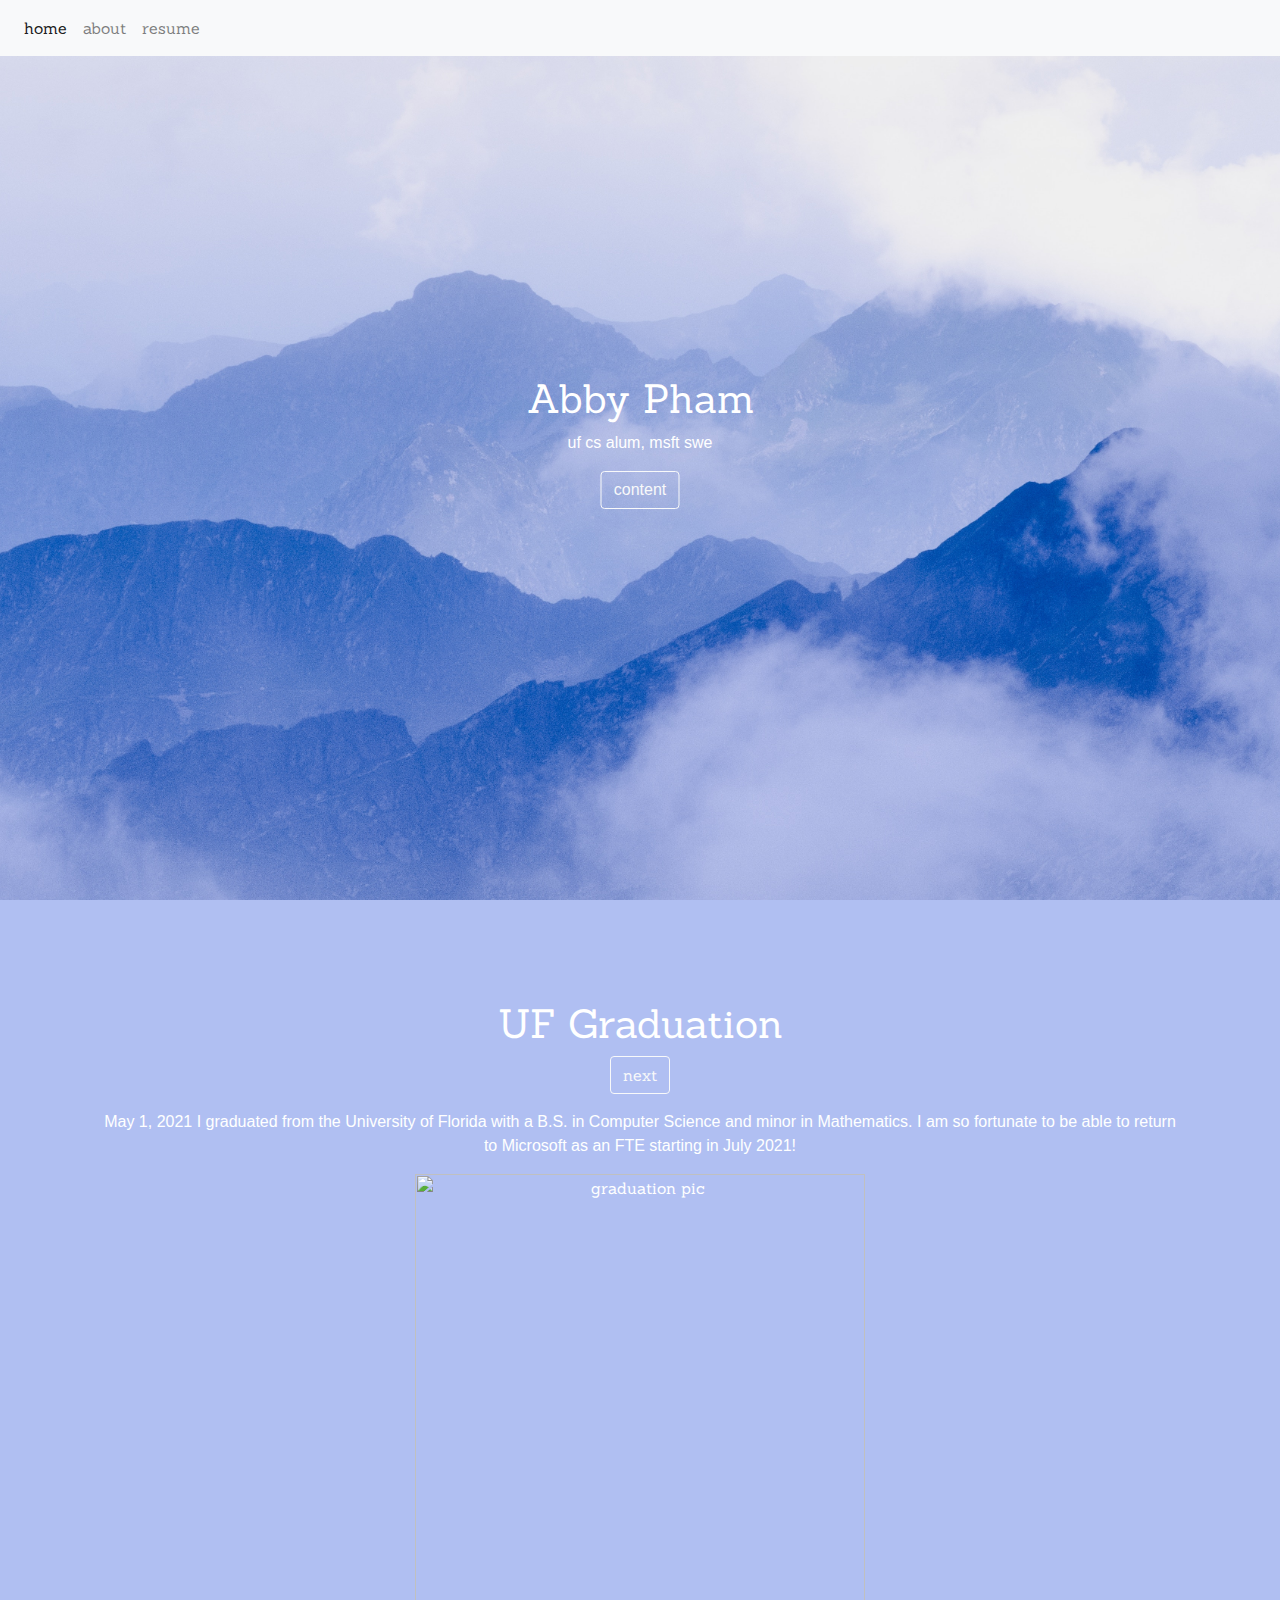
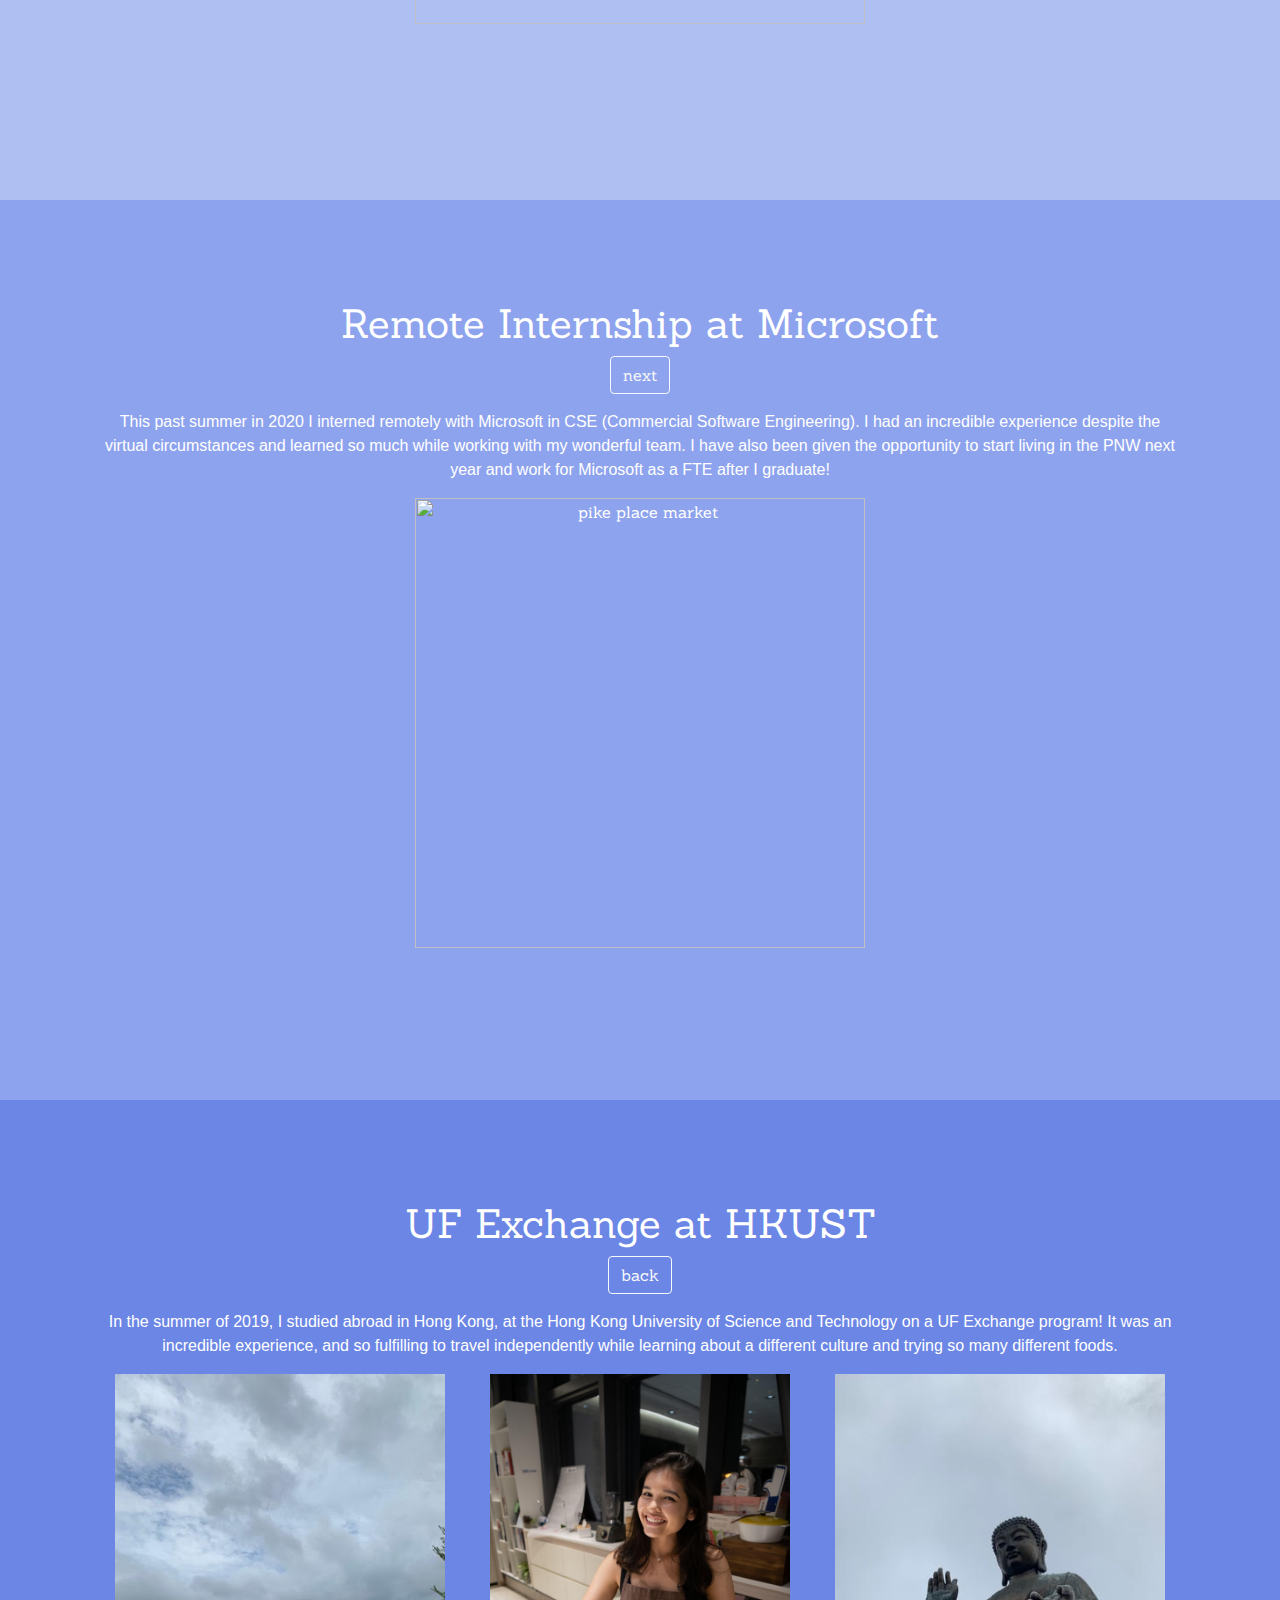
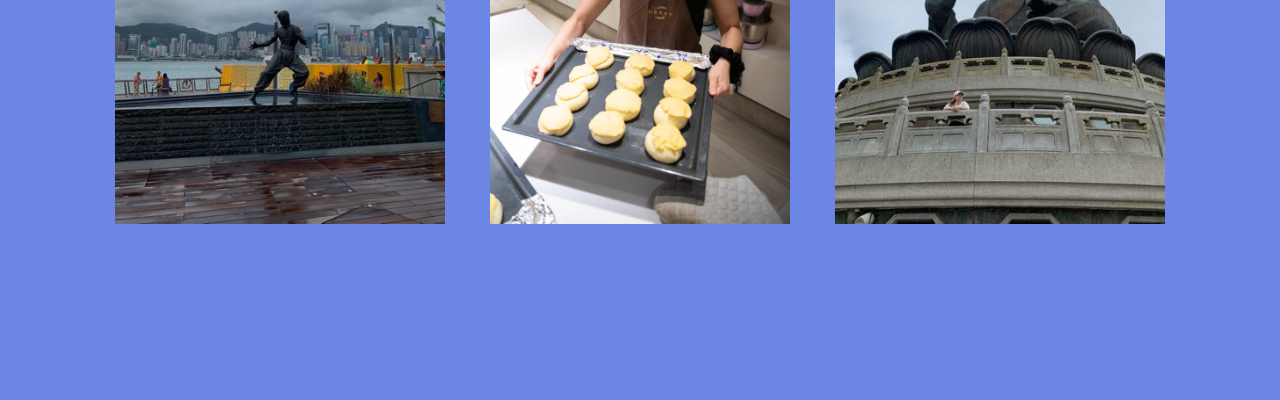
==== commit 0ce1c721: "update" ====
--- a/index.html
+++ b/index.html
@@ -52,9 +52,9 @@
          	<li class="nav-item">
            		 <a class="nav-link" href="./resume.html">resume</a>
 	        </li>
-	        <li class="nav-item">
+	        <!-- <li class="nav-item">
 	             <a class="nav-link" href="./projects.html">projects</a>
-	        </li>
+	        </li> -->
        	 </ul>
      	 </div>
     </nav>
--- a/style.css
+++ b/style.css
@@ -21,8 +21,8 @@
 }
 
 .text h1 {
-		font-family: 'Sanchez', serif;
-		color: white;
+	font-family: 'Sanchez', serif;
+	color: white;
 }
 
 #blurb {
@@ -49,11 +49,16 @@
 	text-align: center;
 	font-family: 'Sanchez', serif;
 	padding-top: 100px;
+	padding-bottom: 100px;
 	color: white;
 }
 
 .card {
-	margin-left: 50px;
-	margin-top: 75px;
+	margin-left: 0px;
+    margin-top: 50px;
 	padding-bottom: 15px;
+}
+
+.img-fluid {
+	height: 450px;
 }